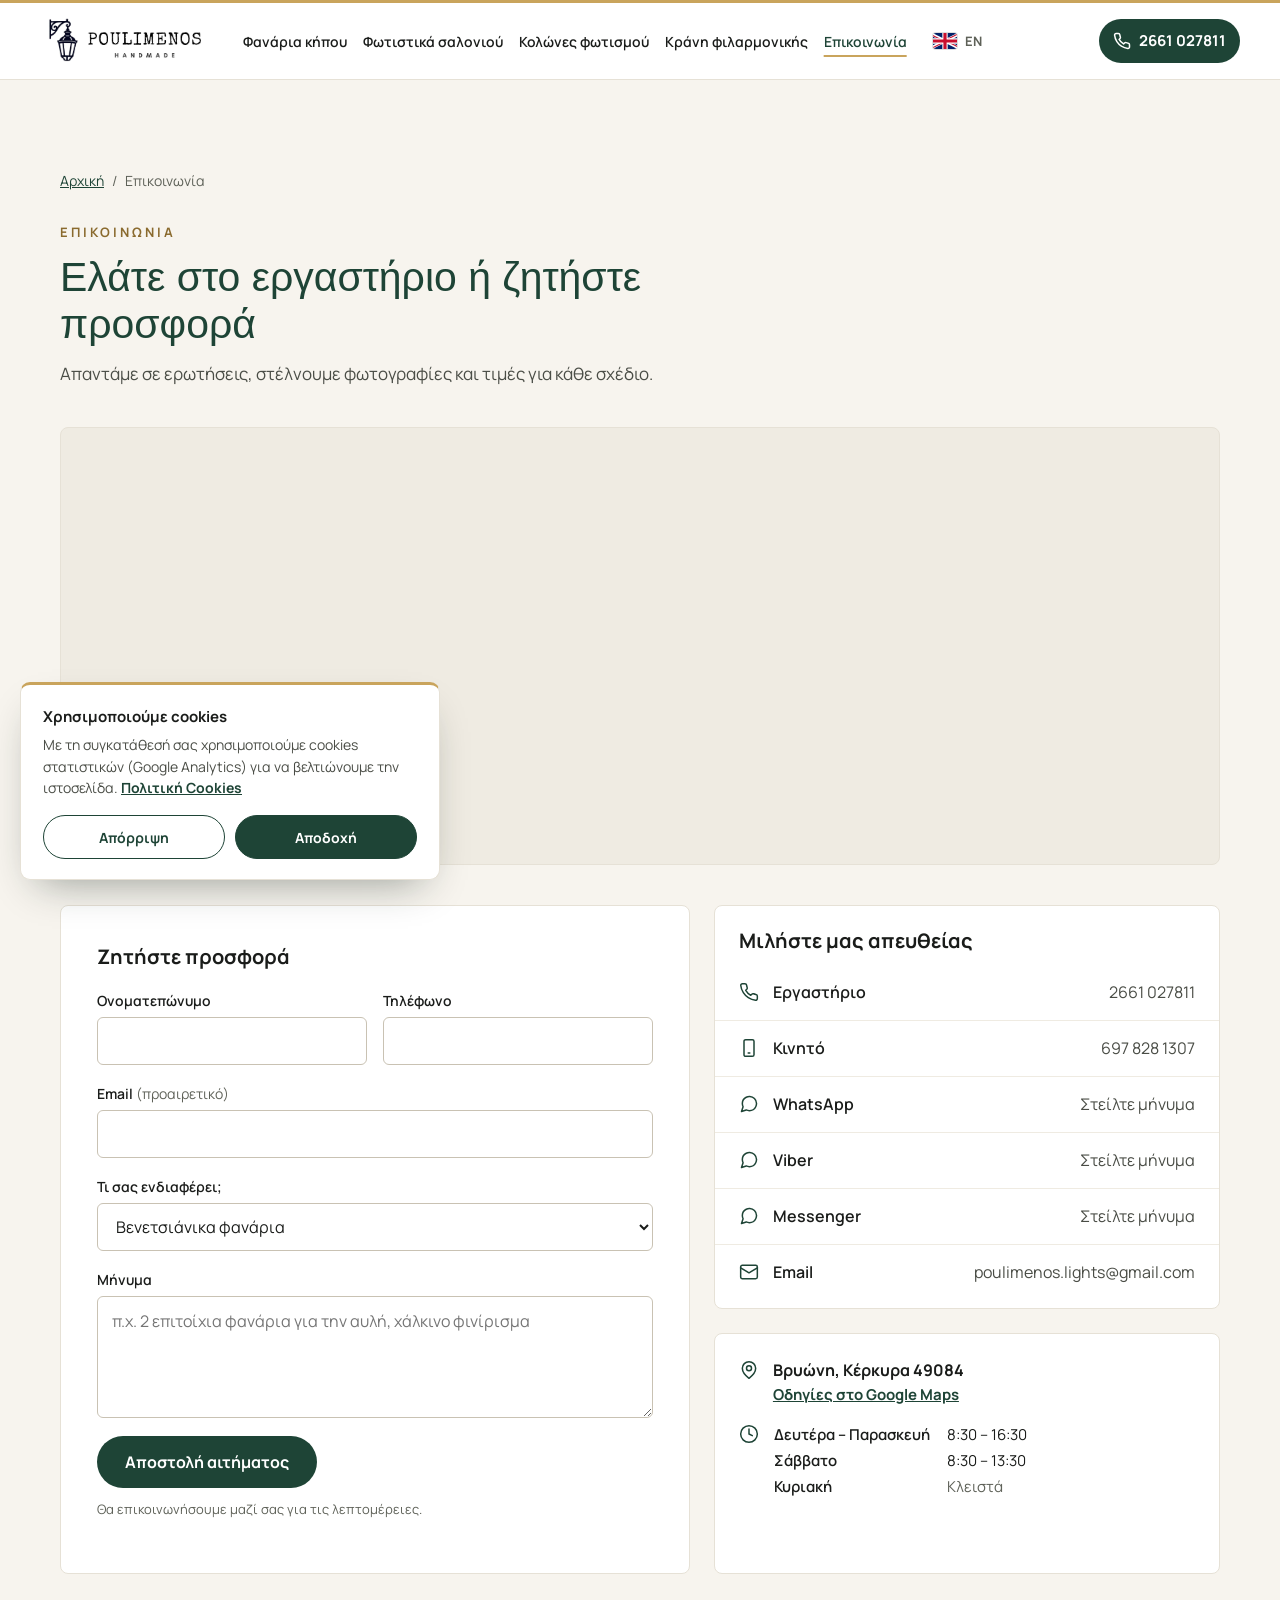
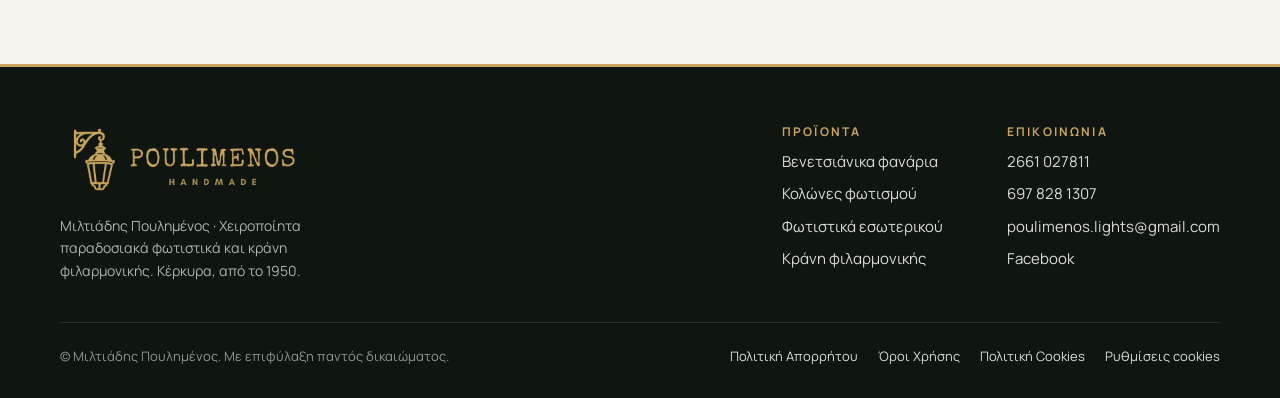
==== epikoinonia.html @ 323e4ac3 "Redesign site: new homepage, contact and legal pages - New homepage: hero, product cards, workshop, " ====
<!DOCTYPE html>
<html lang="el">

<head>
  <meta charset="UTF-8" />
  <meta name="viewport" content="width=device-width, initial-scale=1.0" />
  <title data-lang-gr="Επικοινωνία | Μιλτιάδης Πουλημένος" data-lang-en="Contact | Miltiadis Poulimenos">Επικοινωνία | Μιλτιάδης Πουλημένος</title>

  <link rel="preconnect" href="https://fonts.googleapis.com">
  <link rel="preconnect" href="https://fonts.gstatic.com" crossorigin>
  <link
    href="https://fonts.googleapis.com/css2?family=Manrope:wght@400;500;600;700&display=swap"
    rel="stylesheet">
  <link rel="stylesheet" href="css/header.css" />
  <link rel="stylesheet" href="css/site.css" />
  <link rel="canonical" href="https://www.paradosiakafotistika.gr/epikoinonia">
  <meta name="description" content="Επικοινωνήστε με το εργαστήριο Poulimenos Handmade στο Βρυώνη Κέρκυρας: τηλέφωνα, WhatsApp, Viber, email, χάρτης, ωράριο και φόρμα για προσφορά.">
  <meta property="og:type" content="website">
  <meta property="og:site_name" content="Poulimenos Handmade">
  <meta property="og:title" content="Επικοινωνία | Μιλτιάδης Πουλημένος">
  <meta property="og:description" content="Επικοινωνήστε με το εργαστήριο Poulimenos Handmade στο Βρυώνη Κέρκυρας: τηλέφωνα, WhatsApp, Viber, email, χάρτης, ωράριο και φόρμα για προσφορά.">
  <meta property="og:image" content="https://www.paradosiakafotistika.gr/resources/images/Images/store-front.jpg">
  <meta property="og:url" content="https://www.paradosiakafotistika.gr/epikoinonia">
  <meta property="og:locale" content="el_GR">
  <meta property="og:locale:alternate" content="en_GB">
  <meta name="twitter:card" content="summary_large_image">
  <link rel="icon" type="image/png" sizes="32x32" href="resources/images/favicon-32.png">
  <link rel="icon" type="image/png" sizes="192x192" href="resources/images/favicon-192.png">
  <link rel="apple-touch-icon" href="resources/images/apple-touch-icon.png">
  <script type="application/ld+json">
    {
      "@context": "https://schema.org",
      "@type": "ContactPage",
      "name": "Επικοινωνία",
      "url": "https://www.paradosiakafotistika.gr/epikoinonia",
      "inLanguage": "el",
      "about": {
        "@id": "https://www.paradosiakafotistika.gr/#business"
      },
      "mainEntity": {
        "@id": "https://www.paradosiakafotistika.gr/#business"
      },
      "breadcrumb": {
        "@type": "BreadcrumbList",
        "itemListElement": [
          {
            "@type": "ListItem",
            "position": 1,
            "name": "Αρχική",
            "item": "https://www.paradosiakafotistika.gr/"
          },
          {
            "@type": "ListItem",
            "position": 2,
            "name": "Επικοινωνία",
            "item": "https://www.paradosiakafotistika.gr/epikoinonia"
          }
        ]
      }
    }
  </script>
</head>

<body class="has-quick-bar">
  <a class="skip-link" href="#main" data-lang-gr="Μετάβαση στο περιεχόμενο" data-lang-en="Skip to content">Μετάβαση στο περιεχόμενο</a>

  <header class="site-header">
    <div class="header-inner">
      <a class="brand" href="./" aria-label="Poulimenos Handmade — αρχική σελίδα"
        data-lang-gr-aria-label="Poulimenos Handmade — αρχική σελίδα" data-lang-en-aria-label="Poulimenos Handmade — home page">
        <img src="resources/images/new-logo.jpg" alt="Μιλτιάδης Πουλημένος – Poulimenos Handmade" width="175" height="52">
      </a>

      <nav class="main-nav" id="main-nav" aria-label="Κύριο μενού" data-lang-gr-aria-label="Κύριο μενού" data-lang-en-aria-label="Main menu">
        <ul>
          <li><a href="fanaria" data-lang-gr="Φανάρια κήπου" data-lang-en="Garden lanterns">Φανάρια κήπου</a></li>
          <li><a href="fotistika" data-lang-gr="Φωτιστικά σαλονιού" data-lang-en="Living room lighting">Φωτιστικά σαλονιού</a></li>
          <li><a href="kolones" data-lang-gr="Κολώνες φωτισμού" data-lang-en="Lighting columns">Κολώνες φωτισμού</a></li>
          <li><a href="krani-filarmonikis" data-lang-gr="Κράνη φιλαρμονικής" data-lang-en="Philharmonic helmets">Κράνη φιλαρμονικής</a></li>
          <li><a href="epikoinonia" aria-current="page" data-lang-gr="Επικοινωνία" data-lang-en="Contact">Επικοινωνία</a></li>
        </ul>
      </nav>

      <div class="header-actions">
        <div class="lang-switch" role="group" aria-label="Γλώσσα / Language">
          <button type="button" data-lang="gr" aria-pressed="true" aria-label="Ελληνικά" title="Ελληνικά">EL</button>
          <button type="button" data-lang="en" aria-pressed="false" aria-label="English" title="English">EN</button>
        </div>
        <a class="header-call" href="tel:+302661027811">
          <svg aria-hidden="true" width="18" height="18" viewBox="0 0 24 24" fill="none" stroke="currentColor" stroke-width="2" stroke-linecap="round" stroke-linejoin="round"><path d="M22 16.92v3a2 2 0 0 1-2.18 2 19.79 19.79 0 0 1-8.63-3.07 19.5 19.5 0 0 1-6-6 19.79 19.79 0 0 1-3.07-8.67A2 2 0 0 1 4.11 2h3a2 2 0 0 1 2 1.72c.13.96.36 1.9.7 2.81a2 2 0 0 1-.45 2.11L8.09 9.91a16 16 0 0 0 6 6l1.27-1.27a2 2 0 0 1 2.11-.45c.91.34 1.85.57 2.81.7A2 2 0 0 1 22 16.92z"/></svg>
          2661 027811
        </a>
        <button class="menu-toggle" type="button" aria-controls="main-nav" aria-expanded="false" aria-label="Μενού"
          data-lang-gr-aria-label="Μενού" data-lang-en-aria-label="Menu">
          <svg class="icon-open" aria-hidden="true" width="24" height="24" viewBox="0 0 24 24" fill="none" stroke="currentColor" stroke-width="2" stroke-linecap="round"><path d="M4 7h16M4 12h16M4 17h16"/></svg>
          <svg class="icon-close" aria-hidden="true" width="24" height="24" viewBox="0 0 24 24" fill="none" stroke="currentColor" stroke-width="2" stroke-linecap="round"><path d="M6 6l12 12M18 6 6 18"/></svg>
        </button>
      </div>
    </div>
  </header>

  <main id="main">
    <!-- ===== Contact ===== -->
    <section id="contact" aria-labelledby="contact-title">
      <div class="container contact" id="contact-us">
        <div class="contact-intro">
          <nav class="breadcrumb" aria-label="Διαδρομή" data-lang-gr-aria-label="Διαδρομή" data-lang-en-aria-label="Breadcrumb">
            <ol>
              <li><a href="./" data-lang-gr="Αρχική" data-lang-en="Home">Αρχική</a></li>
              <li aria-current="page" data-lang-gr="Επικοινωνία" data-lang-en="Contact">Επικοινωνία</li>
            </ol>
          </nav>
          <p class="eyebrow" data-lang-gr="Επικοινωνία" data-lang-en="Contact">Επικοινωνία</p>
          <h1 class="h2" id="contact-title" data-lang-gr="Ελάτε στο εργαστήριο ή ζητήστε προσφορά"
            data-lang-en="Visit the workshop or request a quote">Ελάτε στο εργαστήριο ή ζητήστε προσφορά</h1>
          <p data-lang-gr="Απαντάμε σε ερωτήσεις, στέλνουμε φωτογραφίες και τιμές για κάθε σχέδιο."
            data-lang-en="We answer questions and send photos and prices for every design.">Απαντάμε σε ερωτήσεις, στέλνουμε φωτογραφίες και τιμές για κάθε σχέδιο.</p>
        </div>

        <div class="map-frame">
          <iframe id="map" allowfullscreen referrerpolicy="no-referrer-when-downgrade"
                      title="Χάρτης Google με τη θέση του εργαστηρίου στο Βρυώνη, Κέρκυρα"
                      data-lang-gr-title="Χάρτης Google με τη θέση του εργαστηρίου στο Βρυώνη, Κέρκυρα"
                      data-lang-en-title="Google map showing the workshop location in Vryoni, Corfu"
                      src="https://www.google.com/maps/embed?pb=!1m18!1m12!1m3!1d3074.5707856612084!2d19.890383915371!3d39.59182277946944!2m3!1f0!2f0!3f0!3m2!1i1024!2i768!4f13.1!3m3!1m2!1s0x135b5f5d96d06ff7%3A0xc938b808e170eaa0!2zzqDOn86lzpvOl86czpXOnc6fzqMgzpTOl86czpfOpM6hzpnOn86jIM6mz4nPhM65z4PPhM65zrrOrA!5e0!3m2!1sel!2sgr!4v1639591032210!5m2!1sel!2sgr"></iframe>
        </div>

        <div class="contact-grid contact-grid--even">
          <!-- Quote form -->
          <form class="card quote-form" id="quote-form" action="https://formsubmit.co/poulimenos.lights@gmail.com" method="POST">
            <h3 data-lang-gr="Ζητήστε προσφορά" data-lang-en="Request a quote">Ζητήστε προσφορά</h3>
            <input type="hidden" name="_subject" value="Νέο αίτημα προσφοράς από το paradosiakafotistika.gr">
            <input type="hidden" name="_template" value="table">
            <input type="hidden" name="_next" value="https://www.paradosiakafotistika.gr/epikoinonia">
            <label class="sr-only" aria-hidden="true">Μην συμπληρώνετε αυτό το πεδίο<input type="text" name="_honey" tabindex="-1" autocomplete="off"></label>
            <div class="form-row">
              <label class="field"><span data-lang-gr="Ονοματεπώνυμο" data-lang-en="Full name">Ονοματεπώνυμο</span>
                <input type="text" name="name" autocomplete="name" required></label>
              <label class="field"><span data-lang-gr="Τηλέφωνο" data-lang-en="Phone">Τηλέφωνο</span>
                <input type="tel" name="phone" autocomplete="tel" required></label>
            </div>
            <label class="field"><span>Email <span class="optional" data-lang-gr="(προαιρετικό)" data-lang-en="(optional)">(προαιρετικό)</span></span>
              <input type="email" name="email" autocomplete="email"></label>
            <label class="field"><span data-lang-gr="Τι σας ενδιαφέρει;" data-lang-en="What are you interested in?">Τι σας ενδιαφέρει;</span>
              <select name="product">
                <option data-lang-gr="Βενετσιάνικα φανάρια" data-lang-en="Venetian lanterns">Βενετσιάνικα φανάρια</option>
                <option data-lang-gr="Κολώνες φωτισμού" data-lang-en="Lighting columns">Κολώνες φωτισμού</option>
                <option data-lang-gr="Φωτιστικά εσωτερικού χώρου" data-lang-en="Indoor lighting">Φωτιστικά εσωτερικού χώρου</option>
                <option data-lang-gr="Κράνη φιλαρμονικής" data-lang-en="Philharmonic helmets">Κράνη φιλαρμονικής</option>
                <option data-lang-gr="Κάτι άλλο" data-lang-en="Something else">Κάτι άλλο</option>
              </select></label>
            <label class="field"><span data-lang-gr="Μήνυμα" data-lang-en="Message">Μήνυμα</span>
              <textarea name="message" rows="4"
                placeholder="π.χ. 2 επιτοίχια φανάρια για την αυλή, χάλκινο φινίρισμα"
                data-lang-gr-placeholder="π.χ. 2 επιτοίχια φανάρια για την αυλή, χάλκινο φινίρισμα"
                data-lang-en-placeholder="e.g. 2 wall lanterns for the courtyard, copper finish"></textarea></label>
            <div class="form-footer">
              <button class="btn btn-green" type="submit" data-lang-gr="Αποστολή αιτήματος" data-lang-en="Send request">Αποστολή αιτήματος</button>
              <p data-lang-gr="Θα επικοινωνήσουμε μαζί σας για τις λεπτομέρειες." data-lang-en="We will get back to you to discuss the details.">Θα επικοινωνήσουμε μαζί σας για τις λεπτομέρειες.</p>
            </div>
            <p class="form-status" id="form-status" role="status" aria-live="polite"></p>
          </form>

          <div class="contact-side">
            <!-- Direct channels -->
            <div class="card channels">
              <h3 data-lang-gr="Μιλήστε μας απευθείας" data-lang-en="Talk to us directly">Μιλήστε μας απευθείας</h3>
              <ul>
                <li><a href="tel:+302661027811">
                    <svg aria-hidden="true" width="20" height="20" viewBox="0 0 24 24" fill="none" stroke="currentColor" stroke-width="1.8" stroke-linecap="round" stroke-linejoin="round"><path d="M22 16.92v3a2 2 0 0 1-2.18 2 19.79 19.79 0 0 1-8.63-3.07 19.5 19.5 0 0 1-6-6 19.79 19.79 0 0 1-3.07-8.67A2 2 0 0 1 4.11 2h3a2 2 0 0 1 2 1.72c.13.96.36 1.9.7 2.81a2 2 0 0 1-.45 2.11L8.09 9.91a16 16 0 0 0 6 6l1.27-1.27a2 2 0 0 1 2.11-.45c.91.34 1.85.57 2.81.7A2 2 0 0 1 22 16.92z"/></svg>
                    <span class="label" data-lang-gr="Εργαστήριο" data-lang-en="Workshop">Εργαστήριο</span><span class="value">2661 027811</span></a></li>
                <li><a href="tel:+306978281307">
                    <svg aria-hidden="true" width="20" height="20" viewBox="0 0 24 24" fill="none" stroke="currentColor" stroke-width="1.8" stroke-linecap="round" stroke-linejoin="round"><rect x="6" y="2" width="12" height="20" rx="2"/><path d="M11 18h2"/></svg>
                    <span class="label" data-lang-gr="Κινητό" data-lang-en="Mobile">Κινητό</span><span class="value">697 828 1307</span></a></li>
                <li><a href="https://wa.me/306978281307" target="_blank" rel="noopener">
                    <svg aria-hidden="true" width="20" height="20" viewBox="0 0 24 24" fill="none" stroke="currentColor" stroke-width="1.8" stroke-linecap="round" stroke-linejoin="round"><path d="M21 11.5a8.38 8.38 0 0 1-.9 3.8 8.5 8.5 0 0 1-7.6 4.7 8.38 8.38 0 0 1-3.8-.9L3 21l1.9-5.7a8.38 8.38 0 0 1-.9-3.8 8.5 8.5 0 0 1 4.7-7.6 8.38 8.38 0 0 1 3.8-.9h.5a8.48 8.48 0 0 1 8 8v.5z"/></svg>
                    <span class="label">WhatsApp</span><span class="value" data-lang-gr="Στείλτε μήνυμα" data-lang-en="Send a message">Στείλτε μήνυμα</span></a></li>
                <li><a href="viber://chat?number=%2B306978281307">
                    <svg aria-hidden="true" width="20" height="20" viewBox="0 0 24 24" fill="none" stroke="currentColor" stroke-width="1.8" stroke-linecap="round" stroke-linejoin="round"><path d="M21 11.5a8.38 8.38 0 0 1-.9 3.8 8.5 8.5 0 0 1-7.6 4.7 8.38 8.38 0 0 1-3.8-.9L3 21l1.9-5.7a8.38 8.38 0 0 1-.9-3.8 8.5 8.5 0 0 1 4.7-7.6 8.38 8.38 0 0 1 3.8-.9h.5a8.48 8.48 0 0 1 8 8v.5z"/></svg>
                    <span class="label">Viber</span><span class="value" data-lang-gr="Στείλτε μήνυμα" data-lang-en="Send a message">Στείλτε μήνυμα</span></a></li>
                <li><a href="https://m.me/miltos.poulimenos.1" target="_blank" rel="noopener">
                    <svg aria-hidden="true" width="20" height="20" viewBox="0 0 24 24" fill="none" stroke="currentColor" stroke-width="1.8" stroke-linecap="round" stroke-linejoin="round"><path d="M21 11.5a8.38 8.38 0 0 1-.9 3.8 8.5 8.5 0 0 1-7.6 4.7 8.38 8.38 0 0 1-3.8-.9L3 21l1.9-5.7a8.38 8.38 0 0 1-.9-3.8 8.5 8.5 0 0 1 4.7-7.6 8.38 8.38 0 0 1 3.8-.9h.5a8.48 8.48 0 0 1 8 8v.5z"/></svg>
                    <span class="label">Messenger</span><span class="value" data-lang-gr="Στείλτε μήνυμα" data-lang-en="Send a message">Στείλτε μήνυμα</span></a></li>
                <li><a href="mailto:poulimenos.lights@gmail.com">
                    <svg aria-hidden="true" width="20" height="20" viewBox="0 0 24 24" fill="none" stroke="currentColor" stroke-width="1.8" stroke-linecap="round" stroke-linejoin="round"><rect x="2" y="4" width="20" height="16" rx="2"/><path d="m22 7-10 6L2 7"/></svg>
                    <span class="label">Email</span><span class="value">poulimenos.lights@gmail.com</span></a></li>
              </ul>
            </div>

            <!-- Visit: map, address, hours -->
            <div class="card visit">
              <div class="visit-details">
                <div class="visit-row">
                  <svg aria-hidden="true" width="20" height="20" viewBox="0 0 24 24" fill="none" stroke="currentColor" stroke-width="1.8" stroke-linecap="round" stroke-linejoin="round"><path d="M20 10c0 6-8 12-8 12s-8-6-8-12a8 8 0 0 1 16 0Z"/><circle cx="12" cy="10" r="3"/></svg>
                  <div>
                    <strong data-lang-gr="Βρυώνη, Κέρκυρα 49084" data-lang-en="Vryoni, Corfu 49084">Βρυώνη, Κέρκυρα 49084</strong>
                    <a href="https://www.google.com/maps/dir/?api=1&destination=39.591823,19.890384" target="_blank" rel="noopener"
                      data-lang-gr="Οδηγίες στο Google Maps" data-lang-en="Directions in Google Maps">Οδηγίες στο Google Maps</a>
                  </div>
                </div>
                <div class="visit-row">
                  <svg aria-hidden="true" width="20" height="20" viewBox="0 0 24 24" fill="none" stroke="currentColor" stroke-width="1.8" stroke-linecap="round" stroke-linejoin="round"><circle cx="12" cy="12" r="10"/><path d="M12 6v6l4 2"/></svg>
                  <table class="hours">
                    <caption class="sr-only" data-lang-gr="Ωράριο λειτουργίας" data-lang-en="Opening hours">Ωράριο λειτουργίας</caption>
                    <tr>
                      <th scope="row" data-lang-gr="Δευτέρα – Παρασκευή" data-lang-en="Monday – Friday">Δευτέρα – Παρασκευή</th>
                      <td>8:30 – 16:30</td>
                    </tr>
                    <tr>
                      <th scope="row" data-lang-gr="Σάββατο" data-lang-en="Saturday">Σάββατο</th>
                      <td>8:30 – 13:30</td>
                    </tr>
                    <tr>
                      <th scope="row" data-lang-gr="Κυριακή" data-lang-en="Sunday">Κυριακή</th>
                      <td class="closed" data-lang-gr="Κλειστά" data-lang-en="Closed">Κλειστά</td>
                    </tr>
                  </table>
                </div>
              </div>
            </div>
          </div>
        </div>
      </div>
    </section>
  </main>

  <footer class="site-footer">
    <div class="footer-inner">
      <div class="footer-top">
        <div class="footer-brand">
          <img src="resources/images/logo-gold.png" alt="Μιλτιάδης Πουλημένος – Poulimenos Handmade" width="255" height="76" loading="lazy">
          <p data-lang-gr="Μιλτιάδης Πουλημένος · Χειροποίητα παραδοσιακά φωτιστικά και κράνη φιλαρμονικής. Κέρκυρα, από το 1950."
            data-lang-en="Miltiadis Poulimenos · Handmade traditional lighting and philharmonic helmets. Corfu, since 1950.">Μιλτιάδης Πουλημένος · Χειροποίητα παραδοσιακά φωτιστικά και κράνη φιλαρμονικής. Κέρκυρα, από το 1950.</p>
        </div>
        <nav class="footer-nav" aria-label="Υποσέλιδο" data-lang-gr-aria-label="Υποσέλιδο" data-lang-en-aria-label="Footer">
          <div class="footer-col">
            <h2 data-lang-gr="Προϊόντα" data-lang-en="Products">Προϊόντα</h2>
            <a href="fanaria" data-lang-gr="Βενετσιάνικα φανάρια" data-lang-en="Venetian lanterns">Βενετσιάνικα φανάρια</a>
            <a href="kolones" data-lang-gr="Κολώνες φωτισμού" data-lang-en="Lighting columns">Κολώνες φωτισμού</a>
            <a href="fotistika" data-lang-gr="Φωτιστικά εσωτερικού" data-lang-en="Indoor lighting">Φωτιστικά εσωτερικού</a>
            <a href="krani-filarmonikis" data-lang-gr="Κράνη φιλαρμονικής" data-lang-en="Philharmonic helmets">Κράνη φιλαρμονικής</a>
          </div>
          <div class="footer-col">
            <h2 data-lang-gr="Επικοινωνία" data-lang-en="Contact">Επικοινωνία</h2>
            <a href="tel:+302661027811">2661 027811</a>
            <a href="tel:+306978281307">697 828 1307</a>
            <a href="mailto:poulimenos.lights@gmail.com">poulimenos.lights@gmail.com</a>
            <a href="https://www.facebook.com/paradosiaka.fotistika" target="_blank" rel="noopener">Facebook</a>
          </div>
        </nav>
      </div>
      <div class="footer-bottom">
        <p data-lang-gr="© Μιλτιάδης Πουλημένος. Με επιφύλαξη παντός δικαιώματος." data-lang-en="© Miltiadis Poulimenos. All rights reserved.">© Μιλτιάδης Πουλημένος. Με επιφύλαξη παντός δικαιώματος.</p>
        <nav class="footer-legal" aria-label="Νομικά" data-lang-gr-aria-label="Νομικά" data-lang-en-aria-label="Legal">
          <a href="politiki-aporritou" data-lang-gr="Πολιτική Απορρήτου" data-lang-en="Privacy Policy">Πολιτική Απορρήτου</a>
          <a href="oroi-xrisis" data-lang-gr="Όροι Χρήσης" data-lang-en="Terms of Use">Όροι Χρήσης</a>
          <a href="politiki-cookies" data-lang-gr="Πολιτική Cookies" data-lang-en="Cookie Policy">Πολιτική Cookies</a>
          <button type="button" class="cookie-settings" data-lang-gr="Ρυθμίσεις cookies" data-lang-en="Cookie settings">Ρυθμίσεις cookies</button>
        </nav>
      </div>
    </div>
  </footer>

  <!-- ===== Mobile quick-contact bar ===== -->
  <nav class="quick-bar" aria-label="Γρήγορη επικοινωνία" data-lang-gr-aria-label="Γρήγορη επικοινωνία" data-lang-en-aria-label="Quick contact">
    <a class="primary" href="tel:+302661027811">
      <svg aria-hidden="true" width="20" height="20" viewBox="0 0 24 24" fill="none" stroke="currentColor" stroke-width="2" stroke-linecap="round" stroke-linejoin="round"><path d="M22 16.92v3a2 2 0 0 1-2.18 2 19.79 19.79 0 0 1-8.63-3.07 19.5 19.5 0 0 1-6-6 19.79 19.79 0 0 1-3.07-8.67A2 2 0 0 1 4.11 2h3a2 2 0 0 1 2 1.72c.13.96.36 1.9.7 2.81a2 2 0 0 1-.45 2.11L8.09 9.91a16 16 0 0 0 6 6l1.27-1.27a2 2 0 0 1 2.11-.45c.91.34 1.85.57 2.81.7A2 2 0 0 1 22 16.92z"/></svg>
      <span data-lang-gr="Κλήση" data-lang-en="Call">Κλήση</span></a>
    <a href="https://wa.me/306978281307" target="_blank" rel="noopener">
      <svg aria-hidden="true" width="20" height="20" viewBox="0 0 24 24" fill="none" stroke="currentColor" stroke-width="2" stroke-linecap="round" stroke-linejoin="round"><path d="M21 11.5a8.38 8.38 0 0 1-.9 3.8 8.5 8.5 0 0 1-7.6 4.7 8.38 8.38 0 0 1-3.8-.9L3 21l1.9-5.7a8.38 8.38 0 0 1-.9-3.8 8.5 8.5 0 0 1 4.7-7.6 8.38 8.38 0 0 1 3.8-.9h.5a8.48 8.48 0 0 1 8 8v.5z"/></svg>
      <span>WhatsApp</span></a>
    <a href="https://www.google.com/maps/dir/?api=1&destination=39.591823,19.890384" target="_blank" rel="noopener">
      <svg aria-hidden="true" width="20" height="20" viewBox="0 0 24 24" fill="none" stroke="currentColor" stroke-width="2" stroke-linecap="round" stroke-linejoin="round"><path d="m3 11 19-9-9 19-2-8-8-2z"/></svg>
      <span data-lang-gr="Οδηγίες" data-lang-en="Directions">Οδηγίες</span></a>
  </nav>

  <script src="javascript/header.js"></script>
  <script src="javascript/site.js"></script>
</body>

</html>
---- css/header.css ----
/* Poulimenos Handmade — shared tokens, site header and site footer (used by every page) */

@font-face {
  font-family: Sansation_Regular_gr;
  src: url(../resources/fonts/Sansation-Regular-gr.ttf);
  font-display: swap;
}

:root {
  --ground: #f7f4ee;
  --surface: #ffffff;
  --sand: #efebe2;
  --line: #e6e1d6;
  --line-strong: #c9c2b3;
  --ink: #1a1c1a;
  --ink-soft: #4a4d46;
  --ink-muted: #5e6158;
  --green: #1e4436;
  --green-dark: #122b22;
  --brass: #8a6a2e;        /* brass for text on light backgrounds (4.6:1) */
  --brass-light: #c9a45c;  /* brass for dark backgrounds, lines and accents */
  --charcoal: #1c1f1d;
  --forest: #14231c;
  --footer: #0f1612;
  --title: #1e4436;
  --title-2: #1a1c1a;
  --display: Sansation_Regular_gr, "Didact Gothic", sans-serif;
  --sans: "Manrope", system-ui, sans-serif;
  --gutter: clamp(16px, 4vw, 40px);
  --radius: 6px;
}

/* ---------- Header ---------- */

.site-header {
  position: sticky;
  top: 0;
  z-index: 50;
  background: var(--surface);
  border-top: 3px solid var(--brass-light);
  border-bottom: 1px solid var(--line);
  font-family: var(--sans);
  font-size: 16px;
  line-height: 1.5;
  text-align: left;
}

.site-header *,
.site-header *::before,
.site-header *::after {
  box-sizing: border-box;
}

.site-header a,
.site-header button {
  font-family: inherit;
}

/* brand | nav | flag ……… phone — brand and nav on the left, the language flag right after the
   last menu item, the phone button pinned to the right edge */
.header-inner {
  max-width: 1360px;
  margin: 0 auto;
  padding: 10px var(--gutter);
  display: grid;
  grid-template-columns: auto auto minmax(0, 1fr);
  align-items: center;
  column-gap: 32px;
  min-height: 76px;
}

.header-actions {
  grid-column: 3;
  margin-left: -10px; /* the language button has its own padding; keeps it as close as a menu item */
}

.brand {
  display: flex;
  align-items: center;
}

.brand img {
  display: block;
  height: 64px;
  width: auto;
  margin: 0;
}

.main-nav ul {
  list-style: none;
  margin: 0;
  padding: 0;
  display: flex;
  align-items: center;
  gap: 8px 24px;
  font-size: 15px;
  font-weight: 600;
}

.main-nav li {
  margin: 0;
  padding: 0;
}

.main-nav a {
  color: var(--ink);
  font-size: inherit;
  text-decoration: none;
  white-space: nowrap;
}

/* hover: quiet green underline — the brass underline is reserved for the current page */
.main-nav a:hover {
  color: var(--green);
  text-decoration: underline;
  text-decoration-color: currentColor;
  text-decoration-thickness: 1px;
  text-underline-offset: 8px;
}

.main-nav a[aria-current="page"] {
  color: var(--green);
  text-decoration: underline;
  text-decoration-color: var(--brass-light);
  text-decoration-thickness: 2px;
  text-underline-offset: 8px;
}

.brand,
.header-actions {
  flex-shrink: 0;
}

.header-actions {
  display: flex;
  align-items: center;
  gap: 12px;
}

/* Language: flag + code of the OTHER language ("🇬🇧 EN" on Greek pages, "🇬🇷 EL" on English ones).
   Both buttons stay in the HTML for the scripts and screen readers ("English" / "Ελληνικά");
   the active one is hidden. */
.lang-switch {
  display: flex;
  align-items: center;
  margin-right: auto; /* pushes the phone button to the right edge */
}

.lang-switch button {
  display: inline-flex;
  align-items: center;
  gap: 8px;
  height: 40px;
  margin: 0;
  padding: 0 8px;
  border: 0;
  border-radius: 6px;
  background: transparent;
  color: var(--ink-muted);
  font-size: 13px;
  font-weight: 700;
  letter-spacing: 0.06em;
  line-height: 1;
  cursor: pointer;
  transition: color 0.2s ease;
}

.lang-switch button:hover {
  color: var(--green);
}

.lang-switch button::before {
  content: "";
  display: block;
  flex: none;
  width: 24px;
  height: 16px;
  border-radius: 3px;
  background-position: center;
  background-repeat: no-repeat;
  background-size: cover;
  box-shadow: 0 0 0 1px rgba(26, 28, 26, 0.14);
  transition: transform 0.2s ease;
}

.lang-switch button[data-lang="gr"]::before {
  background-image: url(../resources/images/flags/gr.svg);
}

.lang-switch button[data-lang="en"]::before {
  background-image: url(../resources/images/flags/gb.svg);
}

.lang-switch button:hover::before {
  transform: scale(1.08);
}

.lang-switch button[aria-pressed="true"] {
  display: none;
}

.header-call {
  display: inline-flex;
  align-items: center;
  gap: 8px;
  min-height: 44px;
  padding: 0 18px;
  border-radius: 999px;
  background: var(--green);
  color: #fff;
  font-weight: 700;
  font-size: 15px;
  text-decoration: none;
  white-space: nowrap;
}

.site-header .header-call:hover {
  background: var(--green-dark);
  color: #fff;
}

.site-header .header-call {
  color: #fff;
}

.menu-toggle {
  display: none;
  width: 44px;
  height: 44px;
  margin: 0;
  padding: 0;
  border: 0;
  background: transparent;
  color: var(--ink);
  cursor: pointer;
  align-items: center;
  justify-content: center;
}

.menu-toggle .icon-close {
  display: none;
}

.menu-toggle[aria-expanded="true"] .icon-open {
  display: none;
}

.menu-toggle[aria-expanded="true"] .icon-close {
  display: block;
}

.site-header :focus-visible {
  outline: 2px solid var(--green);
  outline-offset: 3px;
}

@media (max-width: 1400px) and (min-width: 1231px) {
  .header-inner {
    column-gap: 28px;
  }

  .brand img {
    height: 52px;
  }

  .main-nav ul {
    gap: 8px 16px;
    font-size: 14px;
  }

  .header-call {
    padding: 0 14px;
  }
}

@media (max-width: 1230px) {
  .menu-toggle {
    display: inline-flex;
  }

  .header-actions {
    justify-content: flex-end;
    margin-left: 0;
  }

  .lang-switch {
    margin-right: 0;
  }

  .main-nav {
    display: none;
    position: absolute;
    left: 0;
    right: 0;
    top: 100%;
    background: var(--surface);
    border-bottom: 1px solid var(--line);
    box-shadow: 0 16px 32px -20px rgba(20, 35, 28, 0.35);
  }

  .main-nav.is-open {
    display: block;
  }

  .main-nav ul {
    flex-direction: column;
    align-items: stretch;
    gap: 0;
    padding: 8px var(--gutter) 16px;
    font-size: 17px;
  }

  .main-nav a {
    display: flex;
    align-items: center;
    min-height: 52px;
    border-bottom: 1px solid var(--sand);
  }
}

@media (max-width: 720px) {
  .brand img {
    height: 46px;
  }

  .header-inner {
    min-height: 64px;
  }

  .header-call {
    display: none;
  }

}

/* ---------- Footer ---------- */

.site-footer {
  position: static;
  margin: 0;
  padding: 0;
  background: var(--footer);
  color: #d9ddd6;
  border-top: 3px solid var(--brass-light);
  font-family: var(--sans);
  font-size: 16px;
  line-height: 1.5;
  text-align: left;
}

.site-footer *,
.site-footer *::before,
.site-footer *::after {
  box-sizing: border-box;
}

.footer-inner {
  max-width: 1240px;
  margin: 0 auto;
  padding-inline: var(--gutter);
  display: flex;
  flex-direction: column;
  gap: 40px;
  padding-top: 56px;
  padding-bottom: 32px;
}

.footer-top {
  display: flex;
  flex-wrap: wrap;
  justify-content: space-between;
  gap: 32px 48px;
}

.footer-brand {
  display: flex;
  flex-direction: column;
  gap: 16px;
  max-width: 320px;
}

.footer-brand img {
  display: block;
  margin: 0;
  max-width: 100%;
  height: 76px;
  width: auto;
  align-self: flex-start;
}

.footer-brand p {
  margin: 0;
  font-size: 14px;
  line-height: 1.6;
  color: #aeb5ac;
}

.footer-nav {
  display: flex;
  flex-wrap: wrap;
  gap: 32px 64px;
  font-size: 15px;
}

.footer-col {
  display: flex;
  flex-direction: column;
  gap: 10px;
}

.footer-col h2 {
  margin: 0;
  font-family: var(--sans);
  font-stretch: normal;
  text-align: left;
  line-height: 1.5;
  font-size: 12px;
  font-weight: 700;
  letter-spacing: 0.18em;
  text-transform: uppercase;
  color: var(--brass-light);
}

.site-footer a {
  color: #d9ddd6;
  font-family: inherit;
  font-size: inherit;
  text-decoration: none;
}

.site-footer a:hover {
  color: #fff;
  text-decoration: underline;
}

.footer-bottom {
  display: flex;
  flex-wrap: wrap;
  justify-content: space-between;
  gap: 12px 24px;
  padding-top: 24px;
  border-top: 1px solid #26312b;
  font-size: 13px;
  color: #8f978d;
}

.footer-bottom p {
  margin: 0;
}

.footer-legal {
  display: flex;
  flex-wrap: wrap;
  gap: 8px 20px;
}

/* ---------- Back to top button (created by header.js) ---------- */

.to-top-button {
  position: fixed;
  right: 20px;
  bottom: 24px;
  z-index: 45;
  display: inline-flex;
  align-items: center;
  justify-content: center;
  width: 48px;
  height: 48px;
  margin: 0;
  padding: 0;
  border: 1.5px solid var(--brass-light);
  border-radius: 50%;
  background: var(--green);
  color: #fff;
  box-shadow: 0 10px 24px -12px rgba(20, 32, 28, 0.8);
  cursor: pointer;
  opacity: 0;
  visibility: hidden;
  transform: translateY(8px);
  transition: opacity 0.2s ease, transform 0.2s ease, visibility 0.2s, background-color 0.2s ease;
}

.to-top-button.is-visible {
  opacity: 1;
  visibility: visible;
  transform: translateY(0);
}

.to-top-button:hover {
  background: var(--green-dark);
}

.to-top-button:focus-visible {
  outline: 2px solid var(--brass-light);
  outline-offset: 3px;
}

@media (max-width: 720px) {
  .to-top-button {
    right: 16px;
    bottom: 20px;
  }

  /* pages with the bottom contact bar: sit above it */
  .has-quick-bar .to-top-button {
    bottom: 96px;
  }
}

@media (prefers-reduced-motion: reduce) {
  .to-top-button {
    transition: none;
  }
}

/* ---------- Reveal on scroll (classes added by header.js) ---------- */

.reveal {
  opacity: 0;
  transform: translateY(26px);
  transition: opacity 0.8s ease, transform 0.8s cubic-bezier(0.2, 0.7, 0.2, 1);
}

.reveal.is-visible {
  opacity: 1;
  transform: none;
}

/* Product-page hero photo settles in gently on load */
.about picture {
  display: block;
  overflow: hidden;
}

@media (prefers-reduced-motion: no-preference) {
  .about-image {
    animation: hero-settle 1.8s cubic-bezier(0.2, 0.7, 0.2, 1) both;
  }
}

@keyframes hero-settle {
  from {
    transform: scale(1.06);
  }
  to {
    transform: none;
  }
}

/* ---------- Cookie notice (built by header.js) ---------- */

.cookie-banner {
  position: fixed;
  left: 20px;
  bottom: 20px;
  z-index: 60;
  width: min(420px, calc(100vw - 40px));
  padding: 20px 22px;
  background: var(--surface);
  border: 1px solid var(--line);
  border-top: 3px solid var(--brass-light);
  border-radius: 10px;
  box-shadow: 0 18px 40px -18px rgba(20, 35, 28, 0.45);
  font-family: var(--sans);
  font-size: 14px;
  line-height: 1.55;
  color: var(--ink);
  text-align: left;
}

.cookie-banner[hidden] {
  display: none;
}

.cookie-banner p {
  margin: 0;
}

.cookie-title {
  margin-bottom: 6px !important;
  font-weight: 700;
  font-size: 15px;
}

.cookie-text {
  color: var(--ink-soft);
}

.cookie-text a {
  color: var(--green);
  font-family: inherit;
  font-weight: 700;
}

.cookie-actions {
  display: grid;
  grid-template-columns: 1fr 1fr;
  gap: 10px;
  margin-top: 16px;
}

/* equal weight for both choices (GDPR) */
.cookie-btn {
  min-height: 44px;
  margin: 0;
  padding: 0 16px;
  border-radius: 999px;
  font-family: inherit;
  font-size: 14px;
  font-weight: 700;
  cursor: pointer;
  transition: background-color 0.2s ease, color 0.2s ease, border-color 0.2s ease;
}

.cookie-accept {
  border: 1.5px solid var(--green);
  background: var(--green);
  color: #fff;
}

.cookie-accept:hover {
  border-color: var(--green-dark);
  background: var(--green-dark);
}

.cookie-reject {
  border: 1.5px solid var(--green);
  background: transparent;
  color: var(--green);
}

.cookie-reject:hover {
  background: rgba(30, 68, 54, 0.08);
}

.cookie-btn:focus-visible,
.cookie-text a:focus-visible {
  outline: 2px solid var(--brass-light);
  outline-offset: 3px;
}

/* footer link that reopens the notice */
.site-footer .cookie-settings {
  margin: 0;
  padding: 0;
  border: 0;
  background: none;
  color: #d9ddd6;
  font: inherit;
  cursor: pointer;
}

.site-footer .cookie-settings:hover {
  color: #fff;
  text-decoration: underline;
}

@media (max-width: 720px) {
  .cookie-banner {
    left: 12px;
    right: 12px;
    bottom: 12px;
    width: auto;
  }

  /* pages with the bottom contact bar: sit above it */
  .has-quick-bar .cookie-banner {
    bottom: 92px;
  }

  /* while the notice is open, the back-to-top button would overlap it */
  .has-cookie-banner .to-top-button {
    display: none;
  }
}
---- css/site.css ----
/* Poulimenos Handmade — styles for the redesigned pages (index + legal pages) */

/* Colour and spacing tokens live in header.css (loaded first) */

*,
*::before,
*::after {
  box-sizing: border-box;
}

html {
  scroll-behavior: smooth;
  scroll-padding-top: 116px;
}

body {
  margin: 0;
  background: var(--ground);
  color: var(--ink);
  font-family: var(--sans);
  font-size: 16px;
  line-height: 1.5;
  -webkit-font-smoothing: antialiased;
}

img {
  display: block;
  max-width: 100%;
  height: auto;
}

a {
  color: var(--green);
}

a:hover {
  color: var(--green-dark);
}

:focus-visible {
  outline: 2px solid var(--green);
  outline-offset: 3px;
}

.sr-only {
  position: absolute;
  width: 1px;
  height: 1px;
  padding: 0;
  margin: -1px;
  overflow: hidden;
  clip: rect(0, 0, 0, 0);
  white-space: nowrap;
  border: 0;
}

.skip-link {
  position: absolute;
  left: 16px;
  top: -60px;
  z-index: 100;
  padding: 10px 16px;
  background: var(--charcoal);
  color: #fff;
  border-radius: var(--radius);
}

.skip-link:focus {
  top: 12px;
  color: #fff;
}

.container {
  max-width: 1240px;
  margin: 0 auto;
  padding-inline: var(--gutter);
}

.eyebrow {
  margin: 0;
  font-size: 13px;
  font-weight: 700;
  letter-spacing: 0.22em;
  text-transform: uppercase;
  color: var(--brass);
}

.h2 {
  margin: 0;
  font-family: var(--display);
  font-weight: 400;
  font-size: clamp(28px, 3.2vw, 42px);
  line-height: 1.15;
  color: var(--title);
}

/* ---------- Buttons ---------- */

.btn {
  display: inline-flex;
  align-items: center;
  justify-content: center;
  gap: 10px;
  min-height: 52px;
  padding: 0 28px;
  border-radius: 999px;
  font: inherit;
  font-weight: 600;
  font-size: 16px;
  text-decoration: none;
  cursor: pointer;
  transition: background-color 0.2s ease, border-color 0.2s ease, color 0.2s ease,
    box-shadow 0.2s ease, transform 0.2s ease;
}

.btn:hover {
  transform: translateY(-1px);
}

.btn:active {
  transform: translateY(0);
}

.btn:focus-visible {
  outline: 2px solid var(--brass-light);
  outline-offset: 3px;
}

/* Main action: green, like every other primary button on the site */
.btn-primary {
  background: var(--green);
  color: #fff;
  border: 1.5px solid var(--green);
  box-shadow: 0 10px 24px -14px rgba(20, 32, 28, 0.85);
}

.btn-primary:hover {
  background: var(--green-dark);
  border-color: var(--green-dark);
  color: #fff;
  box-shadow: 0 14px 28px -14px rgba(20, 32, 28, 0.9);
}

/* Secondary action: outline that stays quieter than the primary on hover */
.btn-outline {
  background: transparent;
  color: var(--green);
  border: 1.5px solid var(--green);
}

.btn-outline:hover {
  background: rgba(30, 68, 54, 0.08);
  border-color: var(--green-dark);
  color: var(--green-dark);
}

.btn-green {
  background: var(--green);
  color: #fff;
  border: 0;
  font-weight: 700;
}

.btn-green:hover {
  background: var(--green-dark);
  color: #fff;
}

.btn-light {
  background: var(--brass-light);
  color: var(--forest);
  font-weight: 700;
}

.btn-light:hover {
  background: #d9b977;
  color: var(--forest);
}

/* ---------- Hero ---------- */

.hero-media {
  position: relative;
  height: clamp(300px, 40vw, 560px);
  overflow: hidden;
}

.hero-media picture {
  display: block;
  height: 100%;
}

.hero-media img {
  width: 100%;
  height: 100%;
  object-fit: cover;
  object-position: 50% 38%;
}

/* soft dark wash at the top: tames the bright whites and lets the header stand out */
.hero-media::before {
  content: "";
  position: absolute;
  inset: 0;
  z-index: 1;
  pointer-events: none;
  background: linear-gradient(
    180deg,
    rgba(15, 22, 18, 0.16) 0%,
    rgba(15, 22, 18, 0.1) 45%,
    rgba(15, 22, 18, 0) 72%
  );
}

.hero-media::after {
  content: "";
  position: absolute;
  inset: 0;
  z-index: 2;
  background: linear-gradient(
    180deg,
    rgba(247, 244, 238, 0) 55%,
    rgba(247, 244, 238, 0.55) 78%,
    rgba(247, 244, 238, 0.92) 93%,
    var(--ground) 100%
  );
}

.hero-copy {
  display: flex;
  flex-direction: column;
  align-items: center;
  gap: 20px;
  padding: 8px var(--gutter) clamp(56px, 7vw, 96px);
  text-align: center;
}

.hero-copy h1 {
  margin: 0;
  max-width: 860px;
  font-family: var(--display);
  font-weight: 400;
  font-size: clamp(28px, 3.2vw, 46px);
  line-height: 1.15;
  color: var(--title);
  text-wrap: balance;
}

.hero-copy .lede {
  margin: 0;
  max-width: 500px;
  font-size: 18px;
  line-height: 1.55;
  color: var(--ink-soft);
}

.hero-actions {
  display: flex;
  flex-wrap: wrap;
  justify-content: center;
  gap: 12px;
  padding-top: 8px;
}

@media (max-width: 520px) {
  .hero-actions {
    align-self: stretch;
    flex-direction: column;
  }
}

/* ---------- Products ---------- */

.products {
  background: var(--surface);
  border-block: 1px solid var(--line);
}

.products .container {
  display: flex;
  flex-direction: column;
  gap: 40px;
  padding-block: clamp(56px, 7vw, 104px);
}

.section-head {
  display: flex;
  flex-wrap: wrap;
  align-items: flex-end;
  justify-content: space-between;
  gap: 16px 40px;
}

.section-head > div {
  display: flex;
  flex-direction: column;
  gap: 12px;
  max-width: 640px;
}

.section-head p:not(.eyebrow) {
  margin: 0;
  max-width: 380px;
  font-size: 16px;
  line-height: 1.6;
  color: var(--ink-soft);
}

.product-grid {
  list-style: none;
  margin: 0;
  padding: 0;
  display: grid;
  grid-template-columns: repeat(4, minmax(0, 1fr));
  gap: 24px;
}

/* 4 → 2 → 1 columns, so a card is never left alone on a row */
@media (max-width: 1000px) {
  .product-grid {
    grid-template-columns: repeat(2, minmax(0, 1fr));
  }
}

@media (max-width: 560px) {
  .product-grid {
    grid-template-columns: minmax(0, 1fr);
  }
}

.product-card {
  display: flex;
  flex-direction: column;
  gap: 16px;
  height: 100%;
  color: inherit;
  text-decoration: none;
}

.product-card .media {
  overflow: hidden;
  border-radius: var(--radius);
  background: var(--sand);
}

.product-card img {
  width: 100%;
  aspect-ratio: 4 / 5;
  object-fit: cover;
  transition: transform 0.5s ease;
}

.product-card:hover img {
  transform: scale(1.04);
}

.product-card h3 {
  margin: 0;
  font-family: var(--display);
  font-weight: 400;
  color: var(--title-2);
  font-size: 22px;
  line-height: 1.2;
}

.product-card p {
  margin: 6px 0 0;
  font-size: 15px;
  line-height: 1.55;
  color: var(--ink-soft);
}

.product-card .cta {
  display: inline-flex;
  align-items: center;
  gap: 6px;
  margin-top: 10px;
  font-size: 15px;
  font-weight: 700;
  color: var(--green);
}

.product-card:hover .cta {
  text-decoration: underline;
  text-underline-offset: 4px;
}

/* ---------- Split sections (workshop, helmets) ---------- */

.split {
  display: flex;
  flex-wrap: wrap;
  align-items: center;
  gap: 40px clamp(32px, 5vw, 80px);
  padding-block: clamp(56px, 7vw, 112px);
}

.split > * {
  min-width: 0;
}

.split-text {
  flex: 1 1 420px;
  display: flex;
  flex-direction: column;
  gap: 20px;
}

.split-text p:not(.eyebrow) {
  margin: 0;
  font-size: 17px;
  line-height: 1.7;
  color: var(--ink-soft);
}

.workshop-gallery {
  flex: 1 1 480px;
  display: grid;
  grid-template-columns: repeat(2, minmax(0, 1fr));
  gap: 16px;
}

.workshop-gallery img {
  width: 100%;
  aspect-ratio: 1 / 1;
  object-fit: cover;
  border-radius: var(--radius);
}

.workshop-gallery .wide {
  grid-column: span 2;
  aspect-ratio: 16 / 10;
  object-position: 50% 45%;
}

.workshop-gallery .facade {
  object-position: 50% 30%;
}

.stats {
  display: grid;
  /* each column as wide as it needs; captions wrap when space is short, values never do */
  grid-template-columns: repeat(3, minmax(0, 1fr));
  text-align: center;
  column-gap: clamp(28px, 4vw, 56px);
  row-gap: 16px;
  margin: 12px 0 0;
  padding-top: 24px;
  border-top: 1px solid #ddd7ca;
}

/* each figure centred in its own equal column */
.stats div {
  display: flex;
  flex-direction: column-reverse;
  align-items: center;
  /* values share one top line; captions of any length hang below */
  justify-content: flex-end;
  gap: 4px;
}

.stats dt {
  max-width: 15em;
  text-wrap: balance; /* no single word left alone on the second line */
  font-size: 13px;
  line-height: 1.4;
  color: var(--ink-muted);
}

.stats dd {
  margin: 0;
  font-family: var(--display);
  font-size: clamp(22px, 1.7vw, 24px);
  font-weight: 400;
  color: var(--brass);
  line-height: 1.15;
  white-space: nowrap;
}

/* phone: one figure at a time, full width, sliding by itself (site.js) with dots below */
.stats-dots {
  display: none;
}

@media (max-width: 600px) {
  .stats {
    grid-template-columns: none;
    grid-auto-flow: column;
    grid-auto-columns: 100%;
    column-gap: 0;
    overflow-x: auto;
    overscroll-behavior-x: contain;
    scroll-snap-type: x mandatory;
    scrollbar-width: none;
  }

  .stats::-webkit-scrollbar {
    display: none;
  }

  .stats div {
    align-items: center;
    text-align: center;
    scroll-snap-align: center;
  }

  .stats dt {
    max-width: none;
    font-size: 14px;
  }

  .stats dd {
    font-size: 30px;
  }

  .stats-dots {
    display: flex;
    justify-content: center;
    gap: 4px;
    margin-top: 10px;
  }

  .stats-dots button {
    width: 28px;
    height: 28px;
    margin: 0;
    padding: 0;
    border: 0;
    background: transparent;
    cursor: pointer;
  }

  .stats-dots button::before {
    content: "";
    display: block;
    width: 8px;
    height: 8px;
    margin: auto;
    border-radius: 50%;
    background: var(--line-strong);
    transition: background-color 0.2s ease, transform 0.2s ease;
  }

  .stats-dots button[aria-current="true"]::before {
    background: var(--brass);
    transform: scale(1.25);
  }

  .stats-dots button:focus-visible {
    outline: 2px solid var(--brass-light);
    outline-offset: 2px;
    border-radius: 50%;
  }
}

.helmets {
  background: var(--forest);
  color: #f3f1ea;
}

.helmets .h2 {
  color: #f3f1ea;
}

.helmets .eyebrow {
  color: var(--brass-light);
}

.helmets .split-text p:not(.eyebrow) {
  color: #cbd1c9;
}

.helmets figure {
  flex: 1 1 460px;
  margin: 0;
}

.helmets figure img {
  width: 100%;
  aspect-ratio: 4 / 3;
  object-fit: cover;
  border-radius: var(--radius);
}

.helmets .actions {
  display: flex;
  flex-wrap: wrap;
  gap: 12px;
  padding-top: 12px;
}

.text-link-light {
  display: inline-flex;
  align-items: center;
  min-height: 52px;
  padding: 0 12px;
  color: #f3f1ea;
  font-weight: 700;
  text-underline-offset: 5px;
}

.text-link-light:hover {
  color: #fff;
}

/* ---------- Contact ---------- */

.contact {
  display: flex;
  flex-direction: column;
  gap: 40px;
  padding-block: clamp(56px, 7vw, 112px);
}

.contact-intro {
  display: flex;
  flex-direction: column;
  gap: 12px;
  max-width: 720px;
}

.contact-intro p:not(.eyebrow) {
  margin: 0;
  font-size: 17px;
  line-height: 1.6;
  color: var(--ink-soft);
}

.contact-grid {
  display: flex;
  flex-wrap: wrap;
  align-items: flex-start;
  gap: 24px;
}

.card {
  background: var(--surface);
  border: 1px solid var(--line);
  border-radius: 8px;
}

.card h3 {
  margin: 0;
  font-size: 20px;
  font-weight: 700;
}

.quote-form {
  flex: 1.3 1 440px;
  min-width: 0;
  display: flex;
  flex-direction: column;
  gap: 18px;
  padding: clamp(20px, 3vw, 36px);
}

.form-row {
  display: grid;
  grid-template-columns: repeat(auto-fit, minmax(200px, 1fr));
  gap: 16px;
}

.field {
  display: flex;
  flex-direction: column;
  gap: 6px;
  font-size: 14px;
  font-weight: 600;
}

.field .optional {
  font-weight: 400;
  color: var(--ink-muted);
}

.field input,
.field select,
.field textarea {
  width: 100%;
  min-height: 48px;
  padding: 0 14px;
  border: 1px solid var(--line-strong);
  border-radius: var(--radius);
  background: #fff;
  color: var(--ink);
  font: inherit;
  font-size: 16px;
  font-weight: 400;
}

.field textarea {
  padding: 12px 14px;
  resize: vertical;
}

.field input:focus,
.field select:focus,
.field textarea:focus {
  outline: 2px solid var(--green);
  outline-offset: 1px;
}

.form-footer {
  display: flex;
  flex-wrap: wrap;
  align-items: center;
  gap: 12px 20px;
}

.form-footer p {
  margin: 0;
  font-size: 13px;
  color: var(--ink-muted);
}

.form-status {
  margin: 0;
  font-size: 14px;
  font-weight: 600;
  color: var(--green);
}

.contact-side {
  flex: 1 1 360px;
  min-width: 0;
  display: flex;
  flex-direction: column;
  gap: 24px;
}

.channels {
  overflow: hidden;
}

.channels h3 {
  padding: 20px 24px 8px;
}

.channels ul {
  list-style: none;
  margin: 0;
  padding: 0 0 8px;
}

.channels li + li a {
  border-top: 1px solid var(--sand);
}

.channels a {
  display: flex;
  align-items: center;
  gap: 14px;
  min-height: 56px;
  padding: 0 24px;
  color: var(--ink);
  text-decoration: none;
}

.channels a:hover {
  background: var(--sand);
}

.channels svg {
  flex: none;
  color: var(--green);
}

.channels .label {
  flex: 1;
  font-weight: 600;
}

.channels .value {
  color: var(--ink-soft);
  overflow-wrap: anywhere;
  text-align: right;
}

@media (max-width: 480px) {
  .channels a {
    gap: 10px;
    padding: 0 16px;
  }

  .channels .value {
    font-size: 14px;
  }
}

.visit {
  overflow: hidden;
}

.visit iframe {
  display: block;
  width: 100%;
  height: 280px;
  border: 0;
}

.visit-details {
  display: flex;
  flex-direction: column;
  gap: 16px;
  padding: 24px;
}

.visit-row {
  display: flex;
  align-items: flex-start;
  gap: 14px;
}

.visit-row svg {
  flex: none;
  margin-top: 2px;
  color: var(--green);
}

.visit-row strong {
  display: block;
}

.visit-row a {
  font-size: 15px;
  font-weight: 700;
}

.hours {
  border-collapse: collapse;
  font-size: 15px;
  line-height: 1.6;
}

.hours th {
  padding-right: 16px;
  text-align: left;
  vertical-align: top;
  font-weight: 600;
}

.hours .closed {
  color: var(--ink-muted);
}

/* ---------- Legal pages ---------- */

.legal-main {
  max-width: 820px;
  margin: 0 auto;
  padding: clamp(40px, 5vw, 72px) var(--gutter) clamp(64px, 7vw, 112px);
}

.breadcrumb {
  margin-bottom: 20px;
  font-size: 14px;
  color: var(--ink-muted);
}

.breadcrumb ol {
  list-style: none;
  margin: 0;
  padding: 0;
  display: flex;
  flex-wrap: wrap;
  gap: 8px;
}

.breadcrumb li + li::before {
  content: "/";
  margin-right: 8px;
}

.legal-main h1 {
  margin: 0;
  font-family: var(--display);
  font-weight: 400;
  color: var(--title);
  font-size: clamp(36px, 4vw, 52px);
  line-height: 1.1;
}

.legal-tabs {
  display: flex;
  flex-wrap: wrap;
  gap: 8px;
  margin-top: 28px;
}

.legal-tabs a {
  display: inline-flex;
  align-items: center;
  min-height: 44px;
  padding: 0 18px;
  border: 1px solid var(--line-strong);
  border-radius: 999px;
  color: var(--ink);
  font-weight: 600;
  font-size: 15px;
  text-decoration: none;
}

.legal-tabs a:hover {
  border-color: var(--charcoal);
}

.legal-tabs a[aria-current="page"] {
  background: var(--charcoal);
  border-color: var(--charcoal);
  color: #f7f6f1;
}

.legal-text {
  margin-top: 16px;
}

.legal-text h2 {
  margin: 40px 0 14px;
  font-family: var(--display);
  font-weight: 400;
  color: var(--title-2);
  font-size: 26px;
  line-height: 1.2;
}

.legal-text p {
  margin: 0 0 14px;
  font-size: 17px;
  line-height: 1.75;
  color: #33362f;
}

/* ---------- Mobile quick-contact bar ---------- */

.quick-bar {
  display: none;
}

@media (max-width: 720px) {
  .quick-bar {
    position: fixed;
    left: 0;
    right: 0;
    bottom: 0;
    z-index: 40;
    display: grid;
    grid-template-columns: repeat(3, minmax(0, 1fr));
    gap: 8px;
    padding: 8px 8px calc(8px + env(safe-area-inset-bottom));
    background: var(--surface);
    border-top: 1px solid var(--line);
    box-shadow: 0 -6px 20px rgba(20, 35, 28, 0.08);
  }

  .quick-bar a {
    display: flex;
    flex-direction: column;
    align-items: center;
    justify-content: center;
    gap: 4px;
    min-height: 56px;
    border-radius: 10px;
    background: var(--ground);
    color: var(--ink);
    font-size: 13px;
    font-weight: 700;
    text-decoration: none;
  }

  .quick-bar a svg {
    color: var(--green);
  }

  .quick-bar a.primary {
    background: var(--green);
    color: #fff;
  }

  .quick-bar a.primary svg {
    color: #fff;
  }

  body.has-quick-bar {
    padding-bottom: 84px;
  }
}

@media (prefers-reduced-motion: reduce) {
  html {
    scroll-behavior: auto;
  }

  *,
  *::before,
  *::after {
    transition: none !important;
  }
}

/* ---------- Contact page: map card under the title ---------- */

.map-frame {
  overflow: hidden;
  border: 1px solid var(--line);
  border-radius: 8px;
  background: var(--sand);
}

.map-frame iframe {
  display: block;
  width: 100%;
  height: clamp(280px, 34vw, 440px);
  border: 0;
}

/* Contact page: form and side cards end on the same line */

.contact-grid--even {
  align-items: stretch;
}

.contact-grid--even .contact-side > .visit {
  flex: 1 1 auto;
}

/* ---------- Hero photo settles in gently on load (keyframes in header.css) ---------- */

@media (prefers-reduced-motion: no-preference) {
  .hero-media img {
    animation: hero-settle 1.8s cubic-bezier(0.2, 0.7, 0.2, 1) both;
  }
}

/* ---------- FAQ (homepage) ---------- */

.faq {
  background: var(--surface);
  border-top: 1px solid var(--line);
}

.faq-inner {
  display: flex;
  flex-wrap: wrap;
  align-items: flex-start;
  gap: 32px clamp(40px, 6vw, 96px);
  padding-block: clamp(56px, 7vw, 104px);
}

.faq-intro {
  flex: 1 1 300px;
  display: flex;
  flex-direction: column;
  gap: 12px;
}

.faq-intro p:not(.eyebrow) {
  margin: 0;
  font-size: 16px;
  line-height: 1.6;
  color: var(--ink-soft);
}

.faq-list {
  flex: 2 1 520px;
  min-width: 0;
  border-top: 1px solid var(--line);
}

.faq-item {
  border-bottom: 1px solid var(--line);
}

.faq-item summary {
  display: flex;
  align-items: center;
  justify-content: space-between;
  gap: 16px;
  min-height: 64px;
  padding: 16px 4px;
  list-style: none;
  cursor: pointer;
  font-size: 17px;
  font-weight: 600;
  line-height: 1.4;
  color: var(--ink);
}

.faq-item summary::-webkit-details-marker {
  display: none;
}

/* brass plus that turns into a minus */
.faq-item summary::after {
  content: "";
  flex: none;
  width: 14px;
  height: 14px;
  background:
    linear-gradient(var(--brass), var(--brass)) center / 14px 2px no-repeat,
    linear-gradient(var(--brass), var(--brass)) center / 2px 14px no-repeat;
  transition: transform 0.25s ease, background-size 0.25s ease;
}

.faq-item[open] summary::after {
  transform: rotate(180deg);
  background-size: 14px 2px, 2px 0;
}

.faq-item summary:hover {
  color: var(--green);
}

.faq-item summary:focus-visible {
  outline: 2px solid var(--brass-light);
  outline-offset: 2px;
  border-radius: 4px;
}

.faq-answer {
  padding: 0 4px 20px;
}

.faq-answer p {
  margin: 0;
  max-width: 62ch;
  font-size: 16px;
  line-height: 1.7;
  color: var(--ink-soft);
}

.faq-link {
  display: inline-block;
  margin-top: 10px;
  font-weight: 700;
}

@media (prefers-reduced-motion: reduce) {
  .faq-item summary::after {
    transition: none;
  }
}

/* Hero: discreet link for philharmonic bands under the buttons */
.hero-band-link {
  display: inline-flex;
  flex-wrap: wrap;
  align-items: center;
  justify-content: center;
  gap: 4px 6px;
  min-height: 44px;
  padding: 0 8px;
  color: var(--ink-soft);
  font-size: 15px;
  text-decoration: none;
}

.hero-band-link strong {
  color: var(--brass);
  font-weight: 700;
}

.hero-band-link span {
  text-decoration: underline;
  text-decoration-color: var(--brass-light);
  text-underline-offset: 5px;
}

.hero-band-link svg {
  color: var(--brass);
  transition: transform 0.2s ease;
}

.hero-band-link:hover {
  color: var(--green);
}

.hero-band-link:hover svg {
  transform: translateX(3px);
}

/* ---------- Phone: buttons span the width, centred (helmets section, quote form) ---------- */

@media (max-width: 600px) {
  .helmets .actions {
    flex-direction: column;
    align-items: stretch;
    text-align: center;
  }

  .helmets .actions .btn,
  .text-link-light {
    justify-content: center;
  }

  .form-footer {
    flex-direction: column;
    align-items: stretch;
    text-align: center;
  }

  .form-footer .btn {
    width: 100%;
  }

  .form-status {
    text-align: center;
  }
}
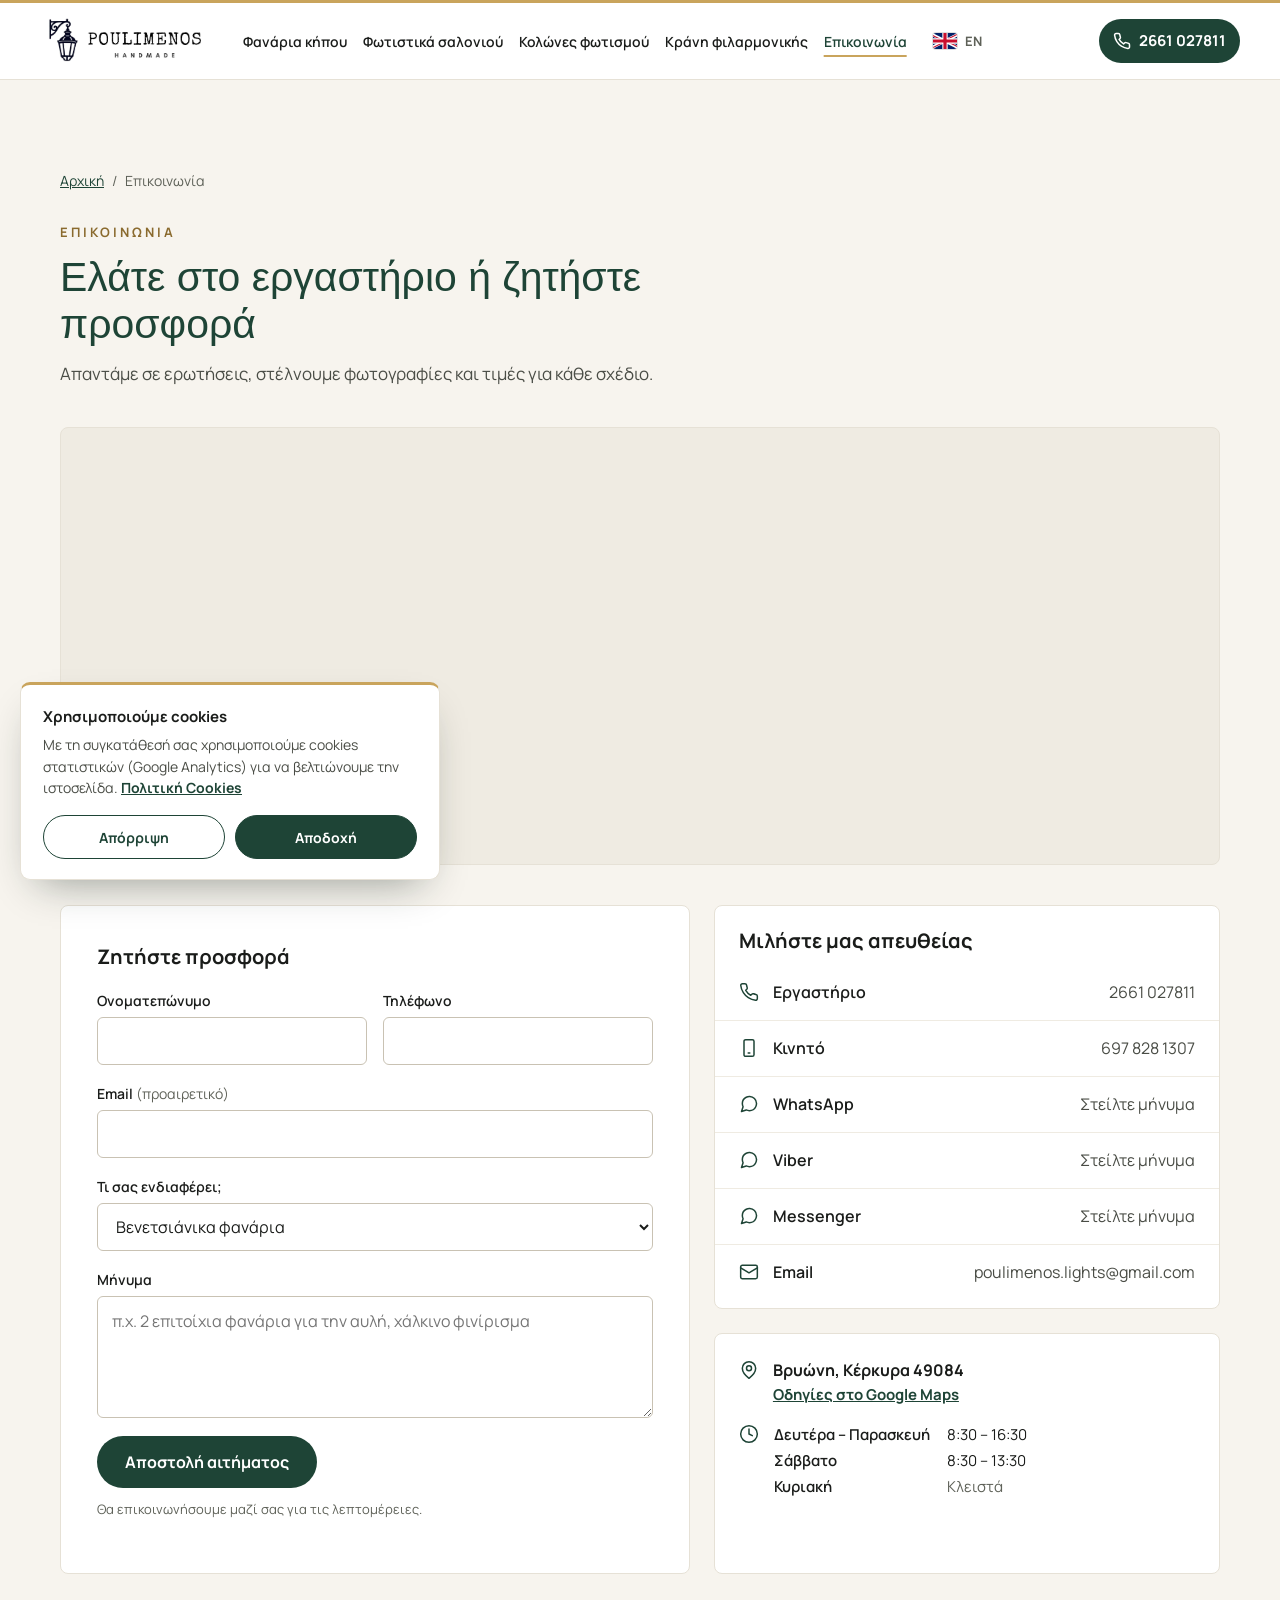
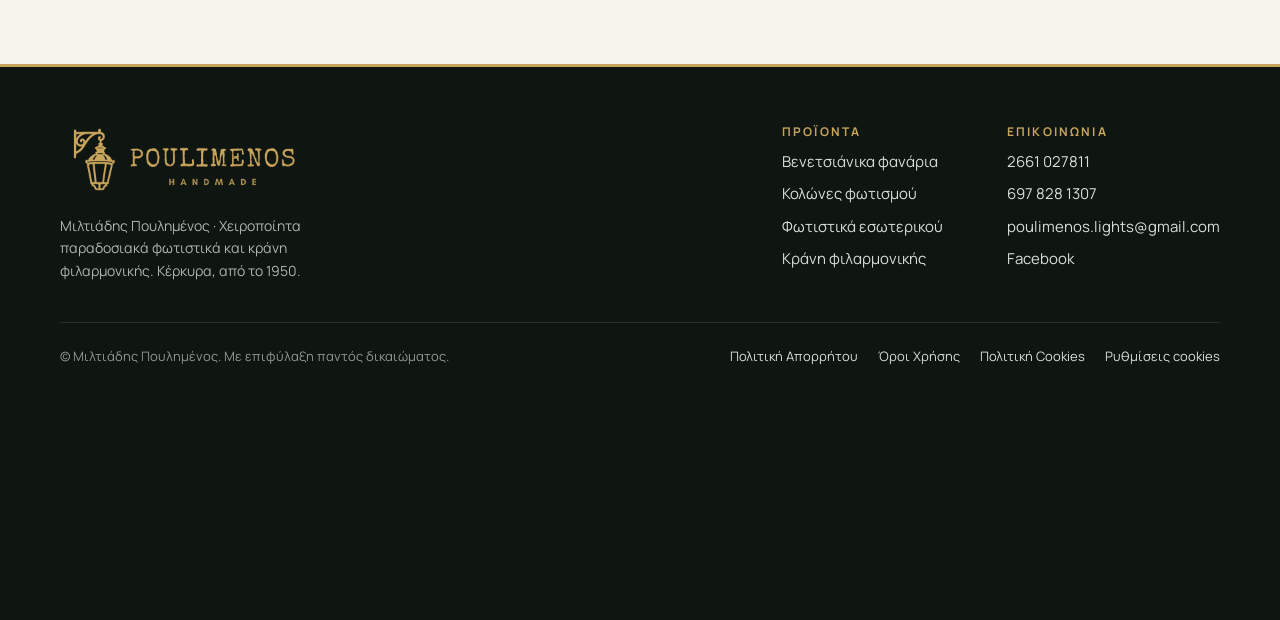
==== commit 2abf51b9: "Fix quote form: banner overlap, autofill honeypot, failed replies - Cookie notice no longer covers t" ====
--- a/epikoinonia.html
+++ b/epikoinonia.html
@@ -132,7 +132,7 @@
             <input type="hidden" name="_subject" value="Νέο αίτημα προσφοράς από το paradosiakafotistika.gr">
             <input type="hidden" name="_template" value="table">
             <input type="hidden" name="_next" value="https://www.paradosiakafotistika.gr/epikoinonia">
-            <label class="sr-only" aria-hidden="true">Μην συμπληρώνετε αυτό το πεδίο<input type="text" name="_honey" tabindex="-1" autocomplete="off"></label>
+            <input type="text" name="_honey" tabindex="-1" autocomplete="off" aria-hidden="true" style="display:none">
             <div class="form-row">
               <label class="field"><span data-lang-gr="Ονοματεπώνυμο" data-lang-en="Full name">Ονοματεπώνυμο</span>
                 <input type="text" name="name" autocomplete="name" required></label>
--- a/css/header.css
+++ b/css/header.css
@@ -673,3 +673,8 @@
     display: none;
   }
 }
+
+/* room under the page while the cookie notice is open (value set by header.js) */
+body.has-cookie-banner .site-footer {
+  padding-bottom: var(--cookie-space, 0px);
+}
